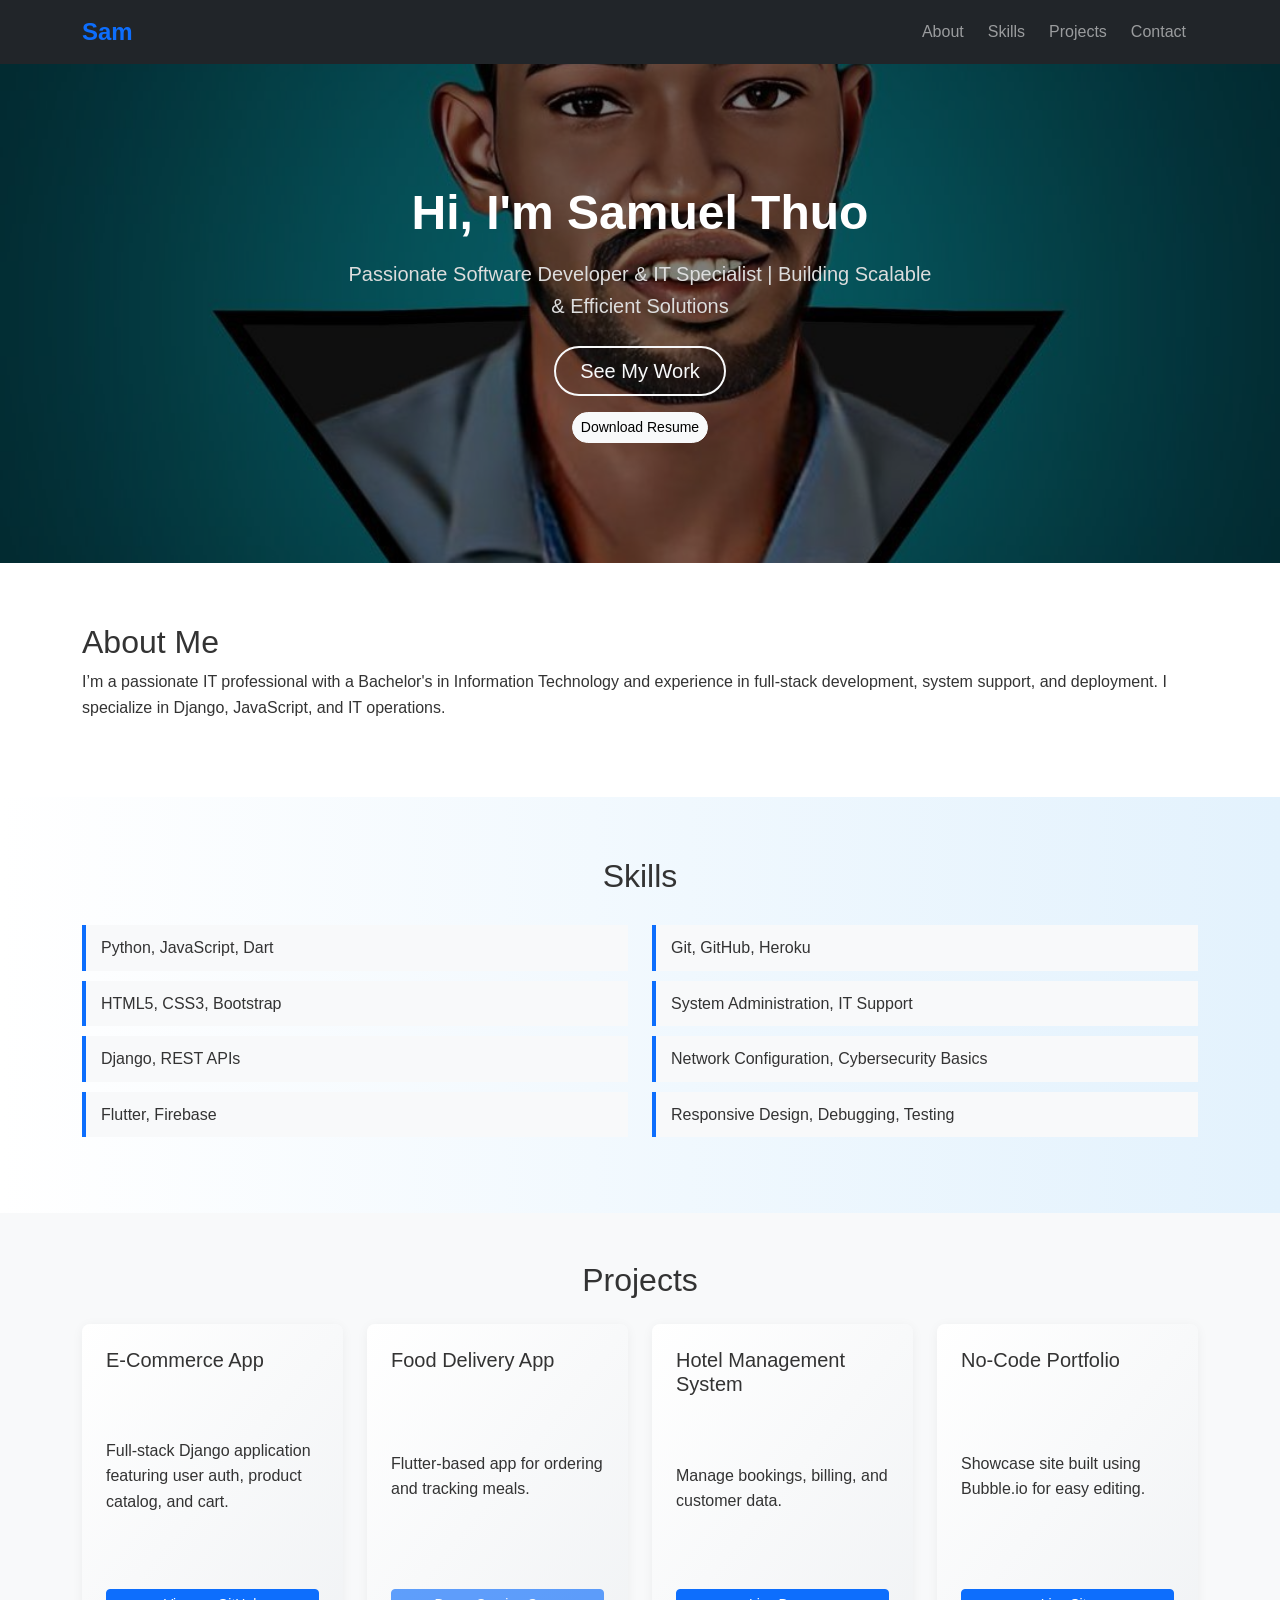
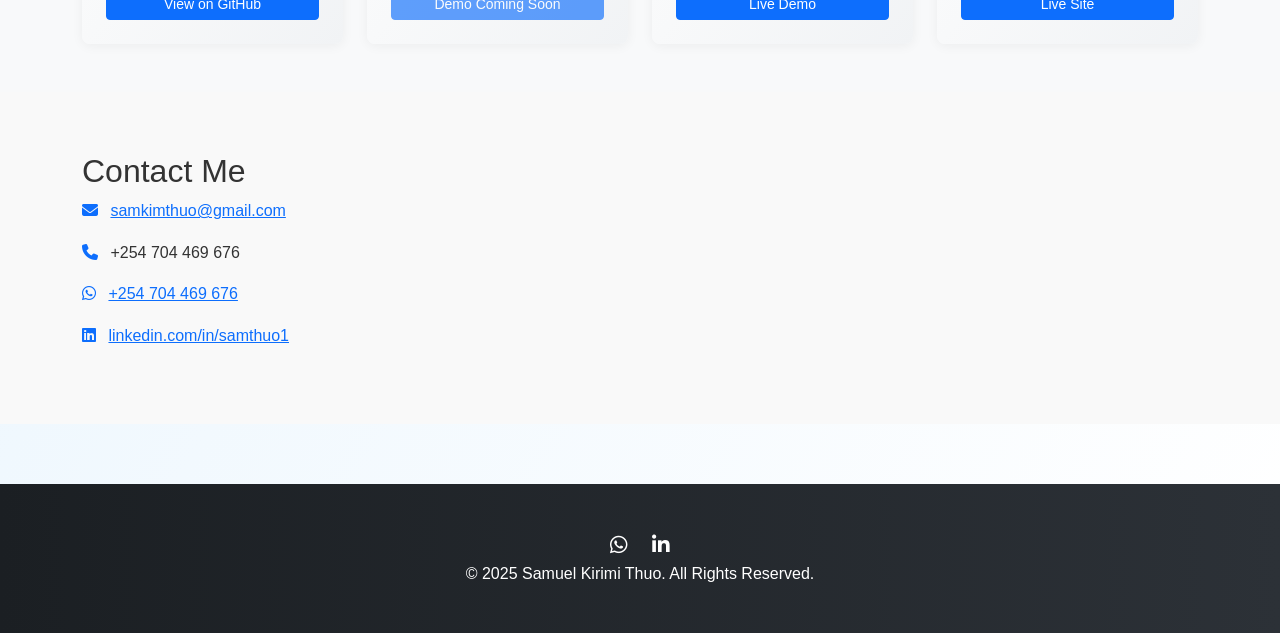
==== index.html @ 596ded30 "Update and rename homepage.html to index.html" ====
<!DOCTYPE html>
<html lang="en">
<head>
  <meta charset="UTF-8" />
  <meta name="viewport" content="width=device-width, initial-scale=1.0" />
  <title>Samuel Thuo | Portfolio</title>
  <link href="https://cdn.jsdelivr.net/npm/bootstrap@5.3.0/dist/css/bootstrap.min.css" rel="stylesheet">
  <link rel="stylesheet" href="https://cdnjs.cloudflare.com/ajax/libs/font-awesome/6.4.0/css/all.min.css">
  <link rel="stylesheet" href="style.css">
</head>
<body>

  <!-- Navbar -->
  <nav class="navbar navbar-expand-lg navbar-dark bg-dark">
    <div class="container">
      <a class="navbar-brand" href="#">Sam</a>
      <button class="navbar-toggler" type="button" data-bs-toggle="collapse" data-bs-target="#navbarNav">
        <span class="navbar-toggler-icon"></span>
      </button>
      <div class="collapse navbar-collapse" id="navbarNav">
        <ul class="navbar-nav ms-auto">
          <li class="nav-item"><a class="nav-link" href="#about">About</a></li>
          <li class="nav-item"><a class="nav-link" href="#skills">Skills</a></li>
          <li class="nav-item"><a class="nav-link" href="#projects">Projects</a></li>
          <li class="nav-item"><a class="nav-link" href="#contact">Contact</a></li>
        </ul>
      </div>
    </div>
  </nav>

  <!-- Hero Section -->
  <section class="hero d-flex flex-column justify-content-center align-items-center">
    <div class="container text-center">
      <h1 class="display-4 fw-bold mb-3">Hi, I'm Samuel Thuo</h1>
      <p class="lead mb-4">Passionate Software Developer &  IT Specialist | Building Scalable & Efficient Solutions</p>
      <a href="#projects" class="btn btn-lg btn-outline-light rounded-pill px-4">See My Work</a><br>
      <a href="assets/Resume.pdf" class="btn btn-light btn-sm rounded-pill mt-3" target="_blank">Download Resume</a>
    </div>
  </section>

  <!-- About Section -->
  <section id="about">
    <div class="container">
      <h2>About Me</h2>
      <p>I’m a passionate IT professional with a Bachelor's in Information Technology and experience in full-stack development, system support, and deployment. I specialize in Django, JavaScript, and IT operations.</p>
    </div>
  </section>

  <!-- Skills Section -->
  <section id="skills">
    <div class="container">
      <h2>Skills</h2>
      <div class="row">
        <div class="col-md-6">
          <ul>
            <li>Python, JavaScript, Dart</li>
            <li>HTML5, CSS3, Bootstrap</li>
            <li>Django, REST APIs</li>
            <li>Flutter, Firebase</li>
          </ul>
        </div>
        <div class="col-md-6">
          <ul>
            <li>Git, GitHub, Heroku</li>
            <li>System Administration, IT Support</li>
            <li>Network Configuration, Cybersecurity Basics</li>
            <li>Responsive Design, Debugging, Testing</li>
          </ul>
        </div>
      </div>
    </div>
  </section>

  <!-- Projects Section -->
  <section id="projects" class="py-5 bg-light">
    <div class="container">
      <h2 class="mb-4 text-center">Projects</h2>
      <div class="row g-4">
        <div class="col-md-6 col-lg-3">
          <div class="project-card">
            <h5>E-Commerce App</h5>
            <p>Full-stack Django application featuring user auth, product catalog, and cart.</p>
            <a href="https://github.com/SamueLThuo/project" target="_blank" class="btn btn-primary btn-sm">View on GitHub</a>
          </div>
        </div>
        <div class="col-md-6 col-lg-3">
          <div class="project-card">
            <h5>Food Delivery App</h5>
            <p>Flutter-based app for ordering and tracking meals.</p>
            <a href="#" class="btn btn-primary btn-sm disabled">Demo Coming Soon</a>
          </div>
        </div>
        <div class="col-md-6 col-lg-3">
          <div class="project-card">
            <h5>Hotel Management System</h5>
            <p>Manage bookings, billing, and customer data.</p>
            <a href="https://samuelthuo.github.io/Hotelmanagementsystem/" target="_blank" class="btn btn-primary btn-sm">Live Demo</a>
          </div>
        </div>
        <div class="col-md-6 col-lg-3">
          <div class="project-card">
            <h5>No-Code Portfolio</h5>
            <p>Showcase site built using Bubble.io for easy editing.</p>
            <a href="https://spareit.bubbleapps.io/version-test?debug_mode=true" target="_blank" class="btn btn-primary btn-sm">Live Site</a>
          </div>
        </div>
      </div>
    </div>
  </section>

  <!-- Contact Section -->
  <section id="contact">
    <div class="container">
      <h2>Contact Me</h2>
      <p><i class="fas fa-envelope"></i> <a href="mailto:samkimthuo@gmail.com">samkimthuo@gmail.com</a></p>
      <p><i class="fas fa-phone"></i> +254 704 469 676</p>
      <p><i class="fab fa-whatsapp"></i> <a href="https://wa.me/254704469676" target="_blank">+254 704 469 676</a></p>
      <p><i class="fab fa-linkedin"></i> <a href="https://linkedin.com/in/samthuo1" target="_blank">linkedin.com/in/samthuo1</a></p>
    </div>
  </section>

  <!-- Footer -->
  <footer>
    <div class="social-icons">
      <a href="https://wa.me/254704469676" target="_blank"><i class="fab fa-whatsapp"></i></a>
      <a href="https://linkedin.com/in/samthuo1" target="_blank"><i class="fab fa-linkedin-in"></i></a>
    </div>
    <p>&copy; 2025 Samuel Kirimi Thuo. All Rights Reserved.</p>
  </footer>

  <!-- Scripts -->
  <script src="https://cdn.jsdelivr.net/npm/bootstrap@5.3.0/dist/js/bootstrap.bundle.min.js"></script>
  <script src="script.js"></script>
</body>
</html>
---- style.css ----
body {
  font-family: 'Segoe UI', Tahoma, Geneva, Verdana, sans-serif;
  background: linear-gradient(to bottom right, #e3f2fd, #ffffff);
  color: #333;
  line-height: 1.6;
}

.hero {
  background: url('assets/841c0ff8-8154-4367-9237-5a341838e73a-1.jpg') no-repeat right center / cover;
  color: white;
  padding: 120px 0;
  text-align: center;
  position: relative;
}

/* Optional: Add a dark overlay to improve text readability */
.hero::before {
  content: "";
  position: absolute;
  top: 0;
  left: 0;
  width: 100%;
  height: 100%;
  background-color: rgba(0, 0, 0, 0.5); /* Adjust opacity as needed */
  z-index: 1;
}

.hero .container {
  position: relative;
  z-index: 2;
}


.hero h1 {
  font-size: 3rem;
  color: #fff;
  animation: fadeInUp 1s ease-out both;
}

.hero p.lead {
  font-size: 1.25rem;
  max-width: 600px;
  margin: 0 auto 20px;
  color: #ddd;
  animation: fadeInUp 1.2s ease-out both;
}

@keyframes fadeInUp {
  from {
    opacity: 0;
    transform: translateY(40px);
  }
  to {
    opacity: 1;
    transform: translateY(0);
  }
}

.btn-outline-light {
  border-width: 2px;
  font-weight: 500;
}

.project-card {
  border: none;
  border-radius: 8px;
  padding: 24px;
  transition: transform 0.3s, box-shadow 0.3s;
  background: linear-gradient(to bottom right, #ffffff, #f1f3f5);
  box-shadow: 0 2px 12px rgba(0, 0, 0, 0.05);
  min-height: 320px;
  display: flex;
  flex-direction: column;
  justify-content: space-between;
}

.project-card:hover {
  transform: translateY(-5px);
  box-shadow: 0 6px 20px rgba(0, 0, 0, 0.1);
}

footer {
  background: linear-gradient(to right, #1b1f23, #2c3137);
  color: white;
  text-align: center;
  padding: 30px 0;
  margin-top: 60px;
}

/* Skills Section */
#skills {
  background: linear-gradient(to right, #ffffff, #e3f2fd);
  padding: 60px 0;
}

#skills h2 {
  margin-bottom: 30px;
  text-align: center;
}

#skills ul {
  list-style: none;
  padding-left: 0;
}

#skills ul li {
  padding: 10px 15px;
  font-size: 16px;
  border-left: 4px solid #0d6efd;
  margin-bottom: 10px;
  background-color: #f8f9fa;
  transition: background-color 0.3s;
}

#skills ul li:hover {
  background-color: #e0f0ff;
}

/* Section Backgrounds */
#about {
  background-color: #ffffff;
  padding: 60px 0;
}

#contact {
  background-color: #f9f9f9;
  padding: 60px 0;
}

/* Navbar hover effects */
.navbar-dark .navbar-nav .nav-link {
  transition: background-color 0.3s, color 0.3s;
  border-radius: 4px;
  padding: 8px 12px;
}

.navbar-dark .navbar-nav .nav-link:hover {
  background-color: rgba(255, 255, 255, 0.2);
  color: #ffffff;
}

.navbar-dark .navbar-brand {
  font-weight: bold;
  color: #0d6efd;
  font-size: 24px;
}

.navbar-dark .navbar-brand:hover {
  color: #ffc107;
  transition: color 0.3s;
}

/* Social Media Icons */
.social-icons {
  margin-top: 15px;
}

.social-icons a {
  color: white;
  margin: 0 10px;
  font-size: 20px;
  transition: color 0.3s;
}

.social-icons a:hover {
  color: #0d6efd;
}

/* Contact Icons Styling */
#contact i {
  color: #0d6efd;
  margin-right: 8px;
}
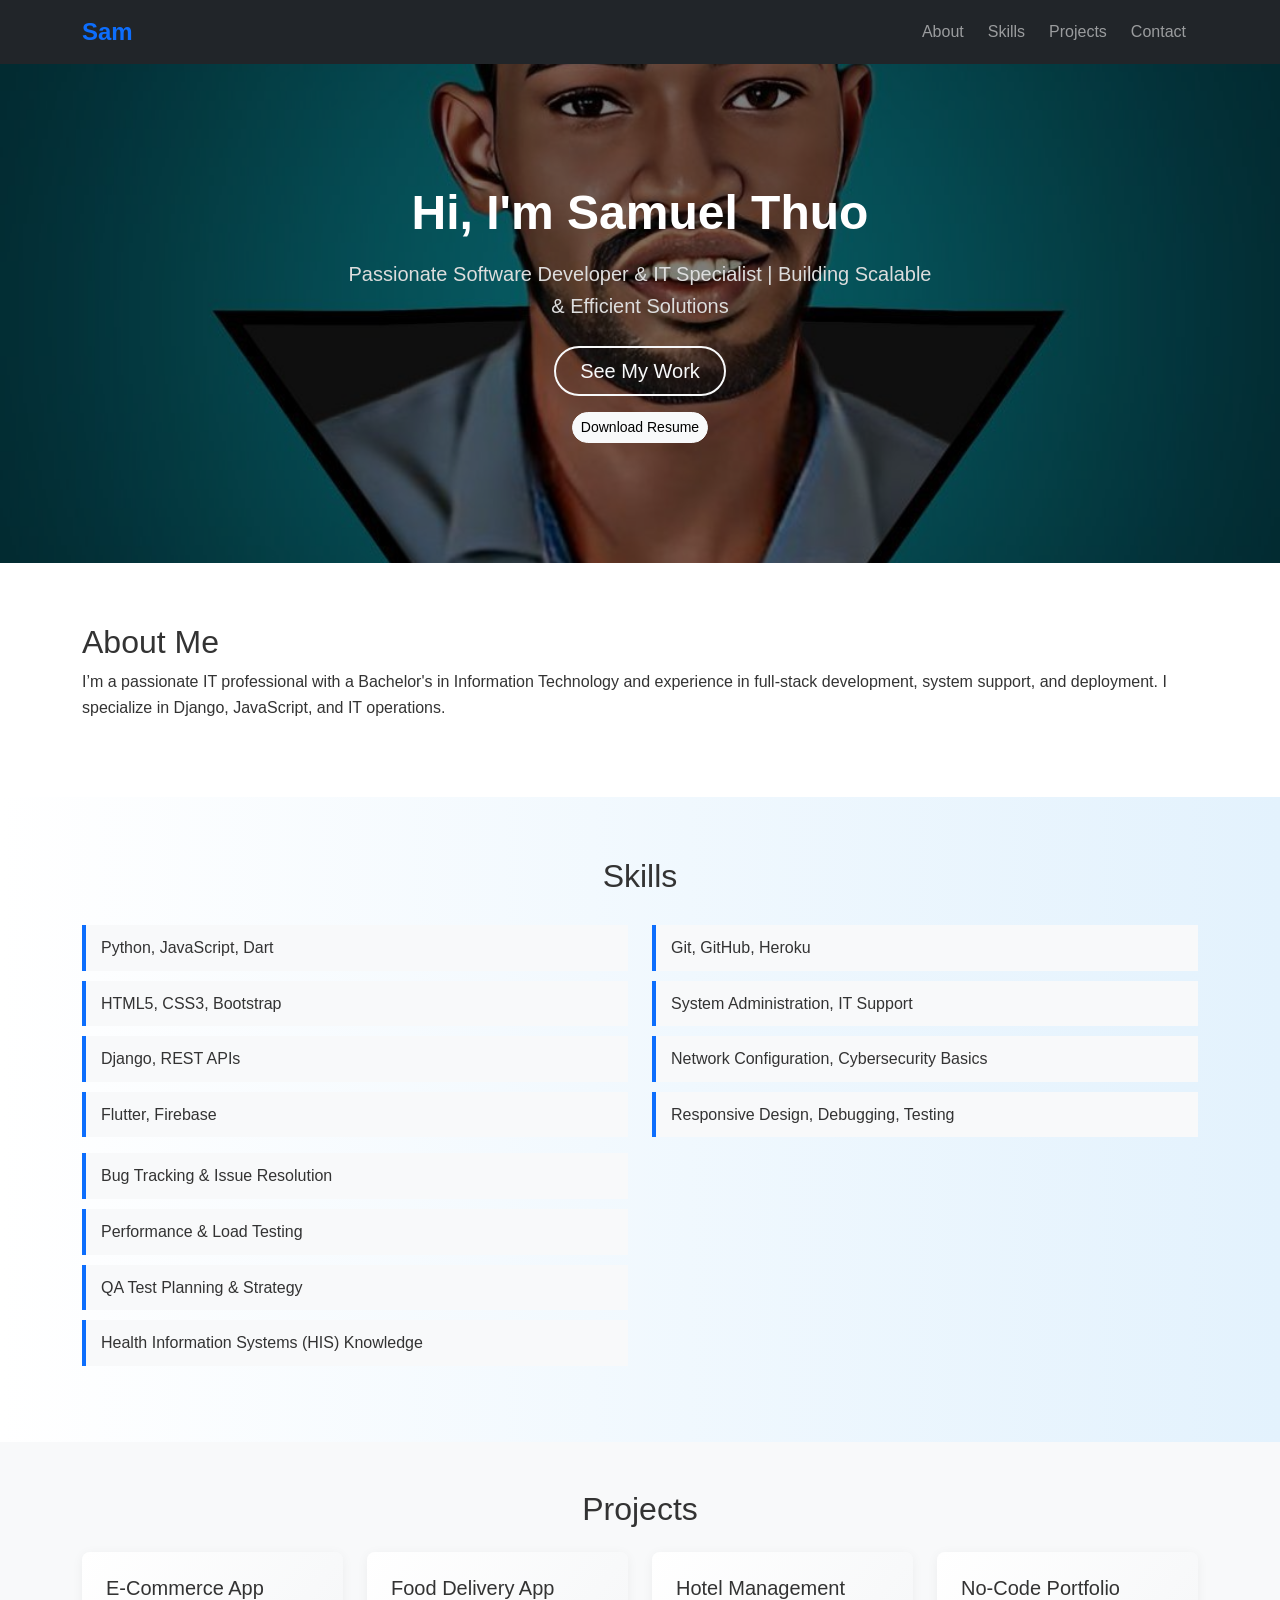
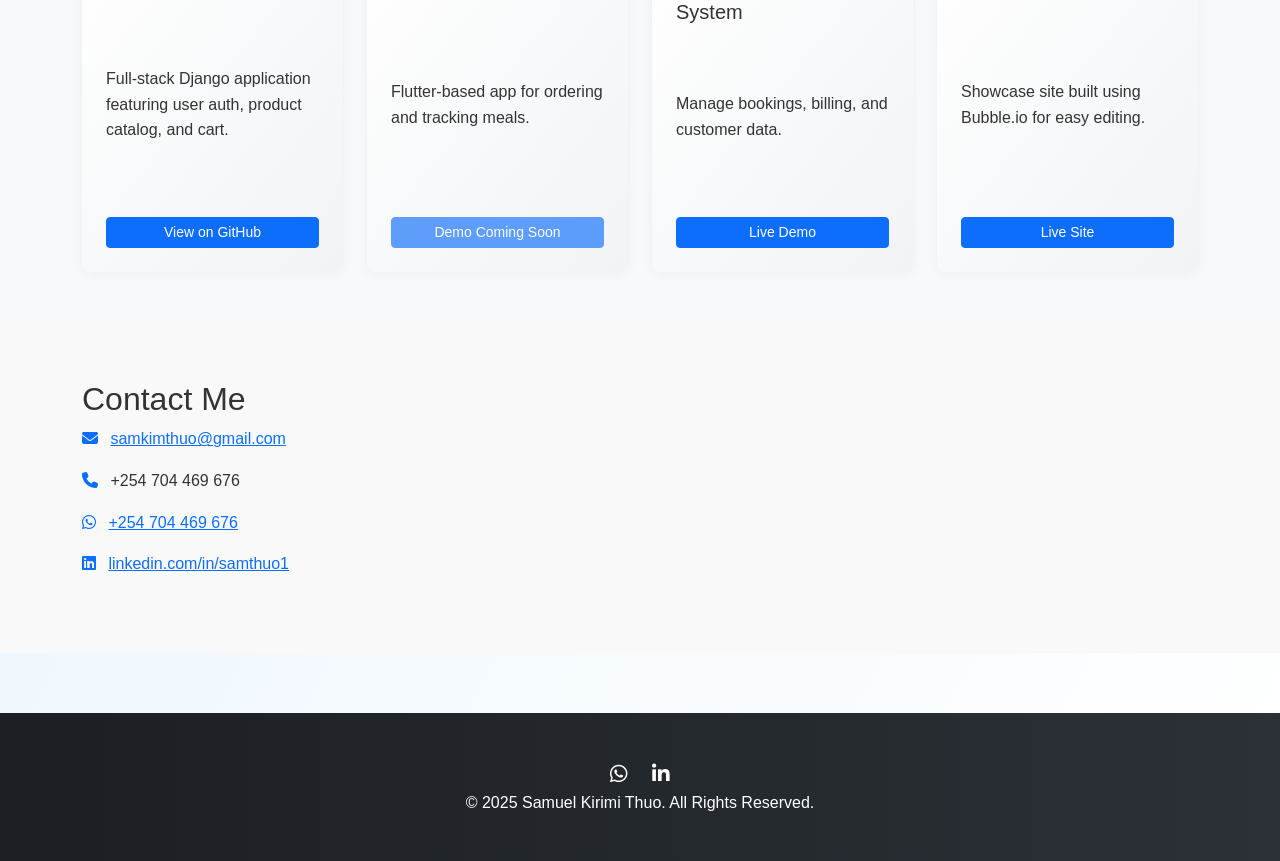
==== commit 881d0ed6: "Update index.html" ====
--- a/index.html
+++ b/index.html
@@ -23,6 +23,7 @@
           <li class="nav-item"><a class="nav-link" href="#skills">Skills</a></li>
           <li class="nav-item"><a class="nav-link" href="#projects">Projects</a></li>
           <li class="nav-item"><a class="nav-link" href="#contact">Contact</a></li>
+          
         </ul>
       </div>
     </div>
@@ -65,6 +66,14 @@
             <li>System Administration, IT Support</li>
             <li>Network Configuration, Cybersecurity Basics</li>
             <li>Responsive Design, Debugging, Testing</li>
+          </ul>
+        </div>
+         <div class="col-md-6">
+          <ul>
+            <li>Bug Tracking & Issue Resolution</li>
+            <li>Performance & Load Testing</li>
+            <li>QA Test Planning & Strategy</li>
+            <li>Health Information Systems (HIS) Knowledge</li>
           </ul>
         </div>
       </div>
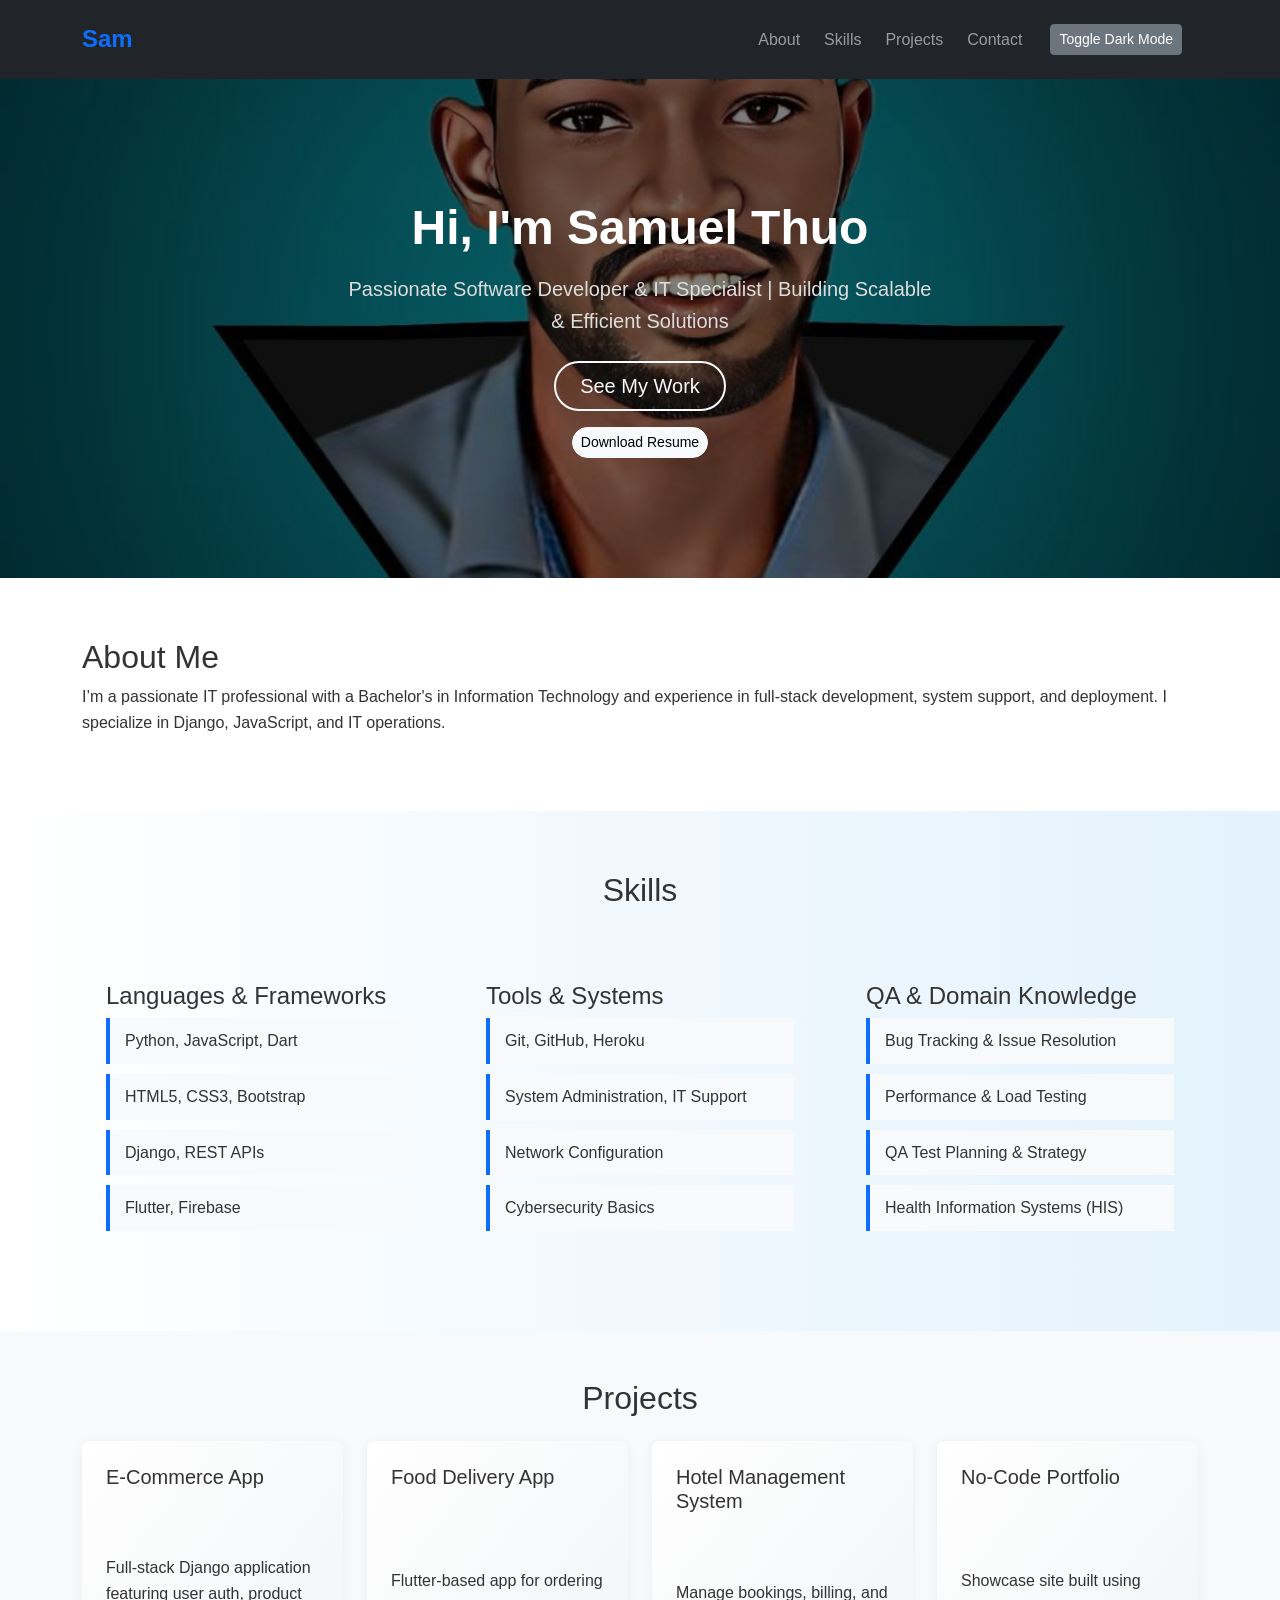
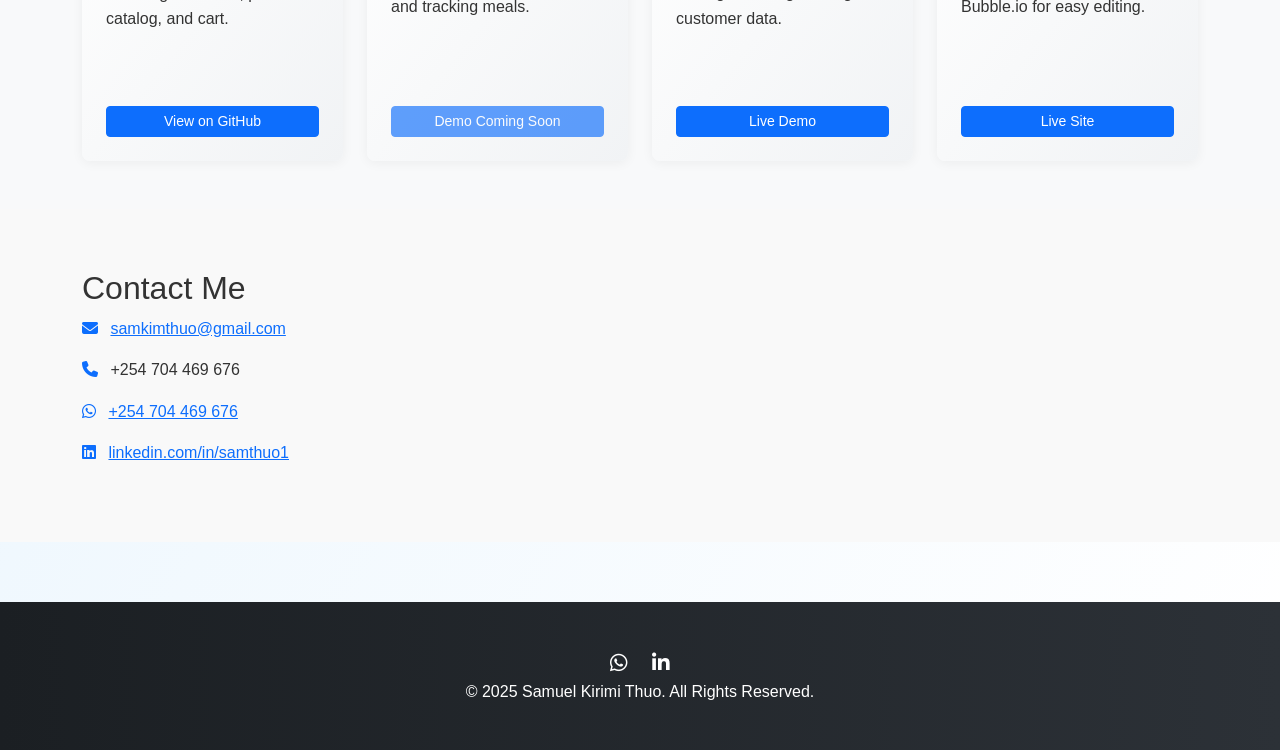
==== commit 6f74683c: "Update index.html" ====
--- a/index.html
+++ b/index.html
@@ -9,7 +9,6 @@
   <link rel="stylesheet" href="style.css">
 </head>
 <body>
-
   <!-- Navbar -->
   <nav class="navbar navbar-expand-lg navbar-dark bg-dark">
     <div class="container">
@@ -23,9 +22,11 @@
           <li class="nav-item"><a class="nav-link" href="#skills">Skills</a></li>
           <li class="nav-item"><a class="nav-link" href="#projects">Projects</a></li>
           <li class="nav-item"><a class="nav-link" href="#contact">Contact</a></li>
-          
         </ul>
       </div>
+        <div class="text-end p-3">
+  <button id="toggle-dark" class="btn btn-sm btn-secondary">Toggle Dark Mode</button>
+</div>
     </div>
   </nav>
 
@@ -47,12 +48,14 @@
     </div>
   </section>
 
-  <!-- Skills Section -->
-  <section id="skills">
-    <div class="container">
-      <h2>Skills</h2>
-      <div class="row">
-        <div class="col-md-6">
+ <section id="skills">
+  <div class="container">
+    <h2 class="text-center mb-5">Skills</h2>
+    <div class="row g-4">
+      
+      <div class="col-md-4">
+        <div class="skill-card p-4">
+          <h4>Languages & Frameworks</h4>
           <ul>
             <li>Python, JavaScript, Dart</li>
             <li>HTML5, CSS3, Bootstrap</li>
@@ -60,25 +63,36 @@
             <li>Flutter, Firebase</li>
           </ul>
         </div>
-        <div class="col-md-6">
+      </div>
+
+      <div class="col-md-4">
+        <div class="skill-card p-4">
+          <h4>Tools & Systems</h4>
           <ul>
             <li>Git, GitHub, Heroku</li>
             <li>System Administration, IT Support</li>
-            <li>Network Configuration, Cybersecurity Basics</li>
-            <li>Responsive Design, Debugging, Testing</li>
+            <li>Network Configuration</li>
+            <li>Cybersecurity Basics</li>
           </ul>
         </div>
-         <div class="col-md-6">
+      </div>
+
+      <div class="col-md-4">
+        <div class="skill-card p-4">
+          <h4>QA & Domain Knowledge</h4>
           <ul>
             <li>Bug Tracking & Issue Resolution</li>
             <li>Performance & Load Testing</li>
             <li>QA Test Planning & Strategy</li>
-            <li>Health Information Systems (HIS) Knowledge</li>
+            <li>Health Information Systems (HIS)</li>
           </ul>
         </div>
       </div>
+
     </div>
-  </section>
+  </div>
+</section>
+
 
   <!-- Projects Section -->
   <section id="projects" class="py-5 bg-light">
